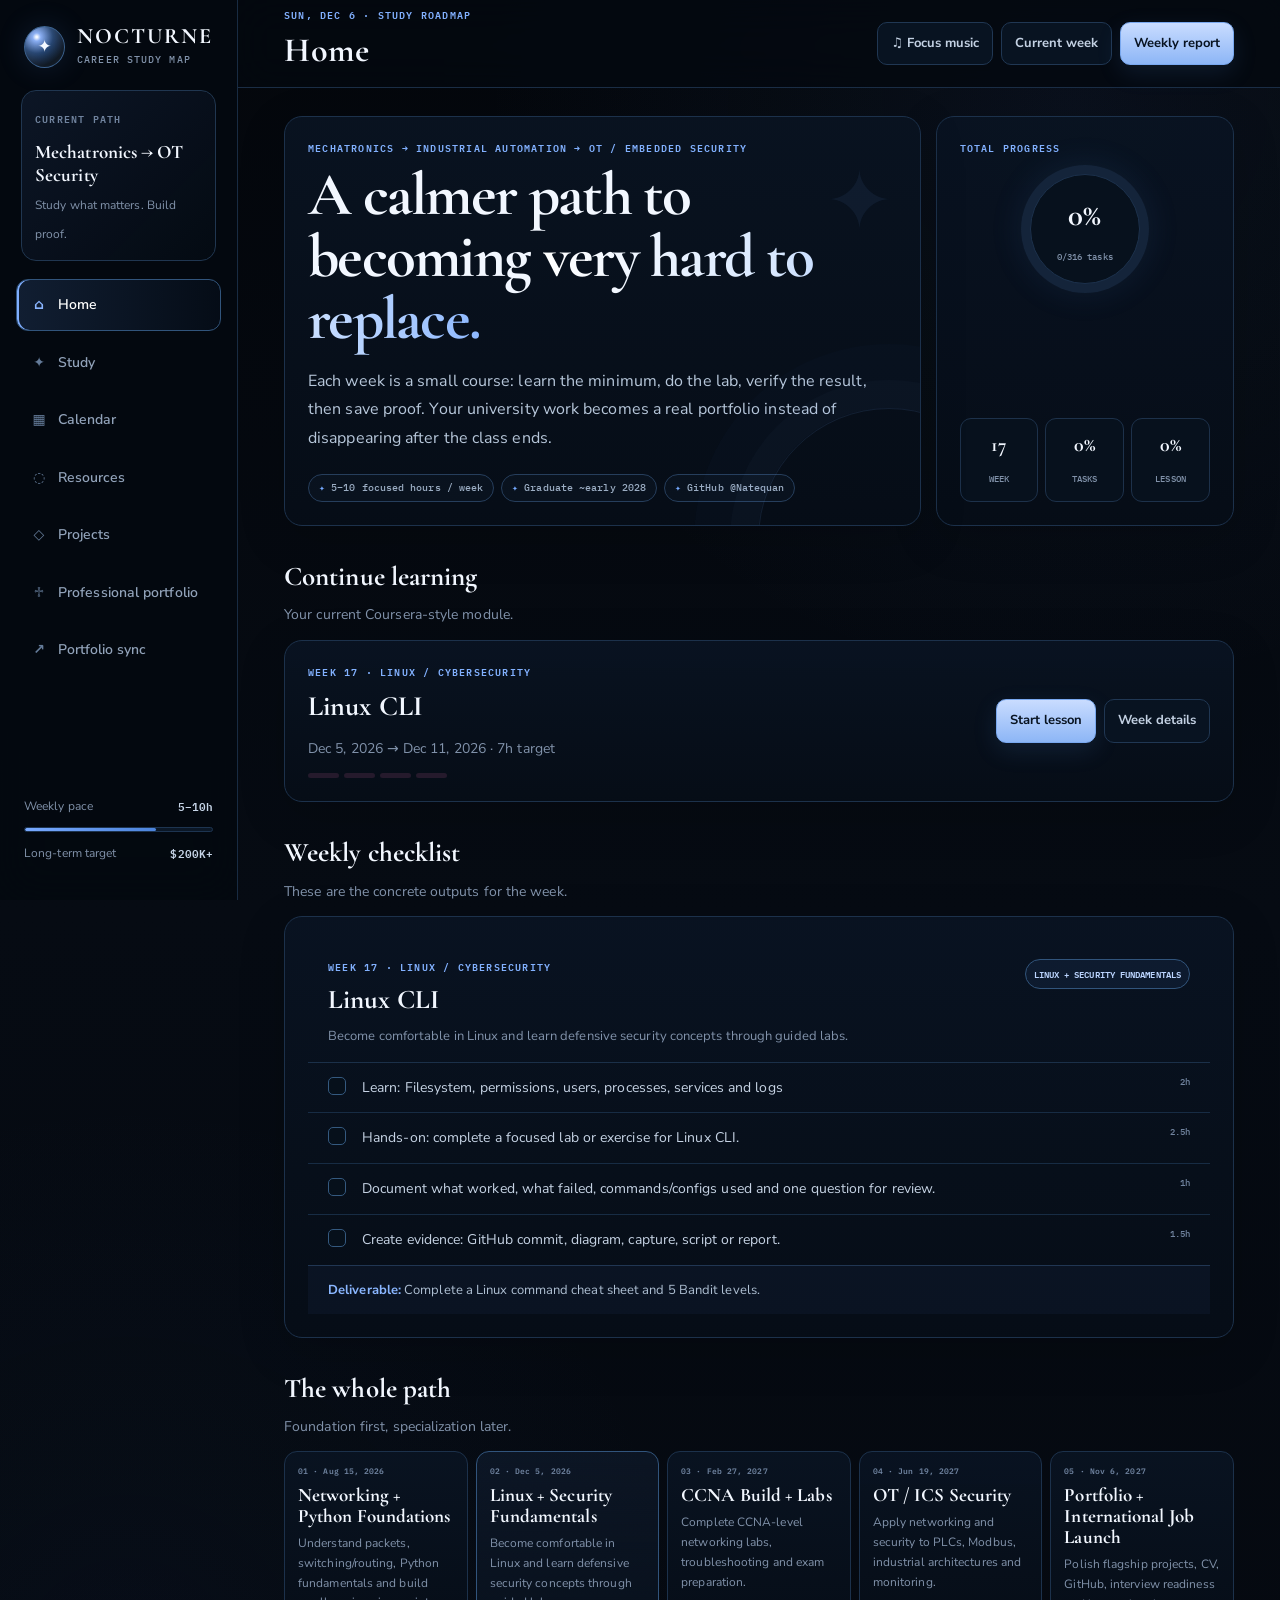
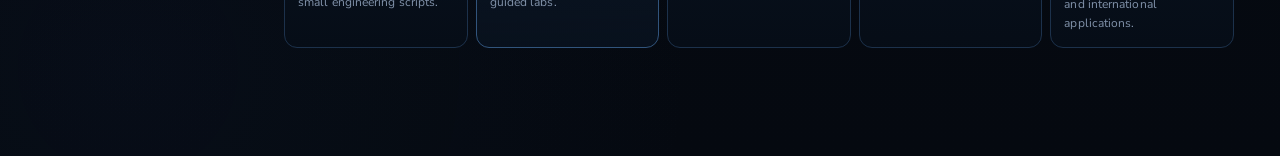
==== index.html @ 6066a093 "Load complete blue Nocturne theme" ====
<!doctype html>
<html lang="en">
<head>
  <meta charset="utf-8" />
  <meta name="viewport" content="width=device-width,initial-scale=1" />
  <meta name="description" content="Interactive mechatronics-to-OT-cybersecurity study roadmap, course guide, and portfolio tracker." />
  <meta name="theme-color" content="#05080f" />
  <meta http-equiv="Cache-Control" content="no-cache, no-store, must-revalidate" />
  <meta http-equiv="Pragma" content="no-cache" />
  <meta http-equiv="Expires" content="0" />
  <script>
    if (location.pathname.endsWith('/ot-cyber-roadmap/')) {
      location.replace('./index.html?v=blue-final-20260816');
    }
  </script>
  <title>Nocturne — Mechatronics → OT Security</title>
  <link rel="preconnect" href="https://fonts.googleapis.com">
  <link rel="preconnect" href="https://fonts.gstatic.com" crossorigin>
  <link href="https://fonts.googleapis.com/css2?family=Cormorant+Garamond:wght@600;700&family=IBM+Plex+Mono:wght@400;500;600&family=Nunito+Sans:wght@500;600;700;800&display=swap" rel="stylesheet">
  <link rel="stylesheet" href="styles.css?v=blue-final-20260816" />
  <link rel="stylesheet" href="readability.css?v=blue-final-20260816" />
  <link rel="stylesheet" href="beginner.css?v=blue-final-20260816" />
  <link rel="stylesheet" href="stable-blue.css?v=blue-final-20260816" />
  <link rel="stylesheet" href="nocturne-blue-final.css?v=blue-final-20260816" />
  <style>
    :root{--cozy:"Nunito Sans",system-ui,sans-serif;--sans:"Nunito Sans",system-ui,sans-serif}
    body,button,input,select,textarea{font-family:var(--cozy)}
  </style>
</head>
<body>
  <div class="ambient ambient-a"></div>
  <div class="ambient ambient-b"></div>
  <div class="app-shell">
    <aside class="sidebar" id="sidebar">
      <div class="brand"><div class="brand-mark">✦</div><div><div class="brand-title">NOCTURNE</div><div class="brand-sub">career study map</div></div></div>
      <div class="current-path"><span class="tiny-label">CURRENT PATH</span><strong>Mechatronics → OT Security</strong><small>Study what matters. Build proof.</small></div>
      <nav class="nav" aria-label="Primary navigation">
        <button class="nav-item active" data-view="dashboard"><span>⌂</span> Home</button>
        <button class="nav-item" data-view="study"><span>✦</span> Study</button>
        <button class="nav-item" data-view="calendar"><span>▦</span> Calendar</button>
        <button class="nav-item" data-view="learn"><span>◌</span> Resources</button>
        <button class="nav-item" data-view="projects"><span>◇</span> Projects</button>
        <a class="nav-item" href="portfolio.html?v=blue-final-20260816"><span>♱</span> Professional portfolio</a>
        <button class="nav-item" data-view="github"><span>↗</span> Portfolio sync</button>
      </nav>
      <div class="sidebar-bottom"><div class="side-stat"><span>Weekly pace</span><strong>5–10h</strong></div><div class="capacity"><span style="width:70%"></span></div><div class="side-stat"><span>Long-term target</span><strong>$200K+</strong></div></div>
    </aside>
    <main class="main">
      <header class="topbar"><button class="mobile-menu" id="mobileMenu" aria-label="Open menu">☰</button><div><div class="eyebrow" id="todayLabel">CAREER ROADMAP</div><h1 id="viewTitle">Home</h1></div><div class="top-actions"><button class="ghost-btn" id="musicToggle">♫ Focus music</button><button class="ghost-btn" id="jumpToday">Current week</button><button class="accent-btn" id="quickReport">Weekly report</button></div></header>
      <section id="dashboard" class="view active"></section><section id="study" class="view"></section><section id="calendar" class="view"></section><section id="learn" class="view"></section><section id="projects" class="view"></section><section id="github" class="view"></section>
    </main>
  </div>
  <aside class="music-dock" id="musicDock" aria-label="Focus music player"><div class="music-head"><div><span class="tiny-label">FOCUS PLAYER</span><strong>Spotify</strong></div><button id="musicClose" class="icon-btn" aria-label="Close music player">×</button></div><p class="music-copy">Paste an <code>open.spotify.com</code> playlist, album, track, show or episode link. It stays saved on this browser.</p><div class="music-form"><input id="spotifyUrl" type="url" placeholder="https://open.spotify.com/playlist/..." autocomplete="off" /><button id="spotifyLoad" class="accent-btn">Load</button></div><div id="spotifyMessage" class="music-message"></div><div id="spotifyEmbed" class="spotify-embed empty-player"><div class="player-placeholder">♫<span>Add your Spotify link to start a focus session.</span></div></div></aside>
  <dialog id="weekDialog" class="modal"><form method="dialog" class="modal-inner"><button class="modal-close" aria-label="Close">×</button><div id="weekDialogContent"></div></form></dialog>
  <dialog id="reportDialog" class="modal wide"><form method="dialog" class="modal-inner"><button class="modal-close" aria-label="Close">×</button><div id="reportDialogContent"></div></form></dialog>
  <div id="toast" class="toast" role="status" aria-live="polite"></div>
  <script src="data/roadmap.js?v=blue-final-20260816"></script><script src="data/community_resources.js?v=blue-final-20260816"></script><script src="app.js?v=blue-final-20260816"></script><script src="motion.js?v=blue-final-20260816"></script><script src="beginner.js?v=blue-final-20260816"></script>
</body>
</html>
---- styles.css ----
:root{
  --bg:#09070d;
  --bg-2:#0d0912;
  --panel:#120e18;
  --panel-2:#18111f;
  --panel-3:#201628;
  --ink:#f6f1f7;
  --soft:#d2c8d6;
  --muted:#918497;
  --border:#34273d;
  --border-bright:#5a4568;
  --violet:#c8a4ff;
  --violet-2:#8d68c9;
  --pink:#f2a8d8;
  --ice:#bce9ff;
  --silver:#d8d3dc;
  --green:#b4efca;
  --amber:#efd69b;
  --danger:#ff9da7;
  --shadow:0 24px 80px rgba(0,0,0,.48);
  --radius:18px;
  --serif:"Cormorant Garamond",Georgia,serif;
  --sans:"Space Grotesk",system-ui,sans-serif;
  --mono:"IBM Plex Mono",ui-monospace,monospace;
}
*{box-sizing:border-box}
html{scroll-behavior:smooth}
body{margin:0;min-height:100vh;background:linear-gradient(180deg,#070509 0%,#0b0710 50%,#08060b 100%);color:var(--ink);font-family:var(--sans);overflow-x:hidden}
body:before{content:"";position:fixed;inset:0;pointer-events:none;opacity:.15;background-image:linear-gradient(rgba(255,255,255,.025) 1px,transparent 1px),linear-gradient(90deg,rgba(255,255,255,.018) 1px,transparent 1px);background-size:32px 32px;mask-image:linear-gradient(to bottom,black,transparent 78%)}
button,input,select,textarea{font:inherit}
button{cursor:pointer}
a{color:inherit;text-decoration:none}
code,.mono{font-family:var(--mono)}
.ambient{position:fixed;pointer-events:none;filter:blur(90px);border-radius:50%;opacity:.18;z-index:-1}.ambient-a{width:430px;height:430px;background:#7c3fc2;top:-180px;right:5vw}.ambient-b{width:360px;height:360px;background:#b94380;bottom:-200px;left:-120px}

.app-shell{display:grid;grid-template-columns:238px minmax(0,1fr);min-height:100vh}
.sidebar{position:sticky;top:0;height:100vh;padding:22px 16px;display:flex;flex-direction:column;border-right:1px solid var(--border);background:rgba(8,6,11,.86);backdrop-filter:blur(22px);z-index:30}
.brand{display:flex;align-items:center;gap:12px;padding:4px 8px 22px}.brand-mark{width:42px;height:42px;display:grid;place-items:center;border:1px solid #6c5279;border-radius:50%;background:radial-gradient(circle at 30% 25%,#e6d9ef 0 2%,#806190 11%,#25162e 45%,#09070d 72%);box-shadow:inset 0 0 18px rgba(255,255,255,.08),0 0 35px rgba(170,111,220,.12);color:#eee5f3;font-size:17px}.brand-title{font-family:var(--serif);font-size:22px;font-weight:700;letter-spacing:.09em;line-height:.9}.brand-sub{font:500 9px/1.5 var(--mono);color:var(--muted);letter-spacing:.11em;margin-top:5px;text-transform:uppercase}
.current-path{margin:0 5px 18px;padding:13px;border:1px solid var(--border);border-radius:15px;background:linear-gradient(135deg,rgba(199,164,255,.08),rgba(242,168,216,.025))}.current-path strong{display:block;font-family:var(--serif);font-size:16px;margin:7px 0 3px}.current-path small{color:var(--muted);font-size:10px;line-height:1.5}
.tiny-label,.eyebrow,.kicker{font:600 9px/1.4 var(--mono);letter-spacing:.12em;text-transform:uppercase}.tiny-label{color:#766b7d}.eyebrow,.kicker{color:var(--pink)}
.nav{display:grid;gap:6px}.nav-item{border:1px solid transparent;background:transparent;color:#a99daf;padding:11px 12px;border-radius:12px;text-align:left;display:flex;align-items:center;gap:10px;font-weight:600;font-size:12px;transition:.18s ease}.nav-item span{width:18px;text-align:center;color:#7e6e85}.nav-item:hover{background:rgba(255,255,255,.035);color:var(--ink)}.nav-item.active{color:#fff;background:linear-gradient(90deg,rgba(200,164,255,.14),rgba(242,168,216,.04));border-color:#413048;box-shadow:inset 2px 0 0 var(--pink)}.nav-item.active span{color:var(--pink)}
.sidebar-bottom{margin-top:auto;padding:16px 8px 4px}.side-stat{display:flex;justify-content:space-between;gap:10px;align-items:center;font-size:10px;color:var(--muted);margin:11px 0}.side-stat strong{color:var(--soft);font:600 10px var(--mono)}.capacity{height:5px;border-radius:99px;background:#1b1322;overflow:hidden;border:1px solid #2c2033}.capacity span{display:block;height:100%;background:linear-gradient(90deg,var(--violet),var(--pink));border-radius:inherit}

.main{min-width:0;padding-bottom:30px}.topbar{height:88px;padding:16px clamp(20px,4vw,46px);display:flex;align-items:center;justify-content:space-between;gap:18px;position:sticky;top:0;z-index:20;background:rgba(9,7,13,.73);backdrop-filter:blur(20px);border-bottom:1px solid rgba(52,39,61,.8)}.topbar h1{font-family:var(--serif);font-size:29px;margin:1px 0 0;letter-spacing:.015em}.top-actions{display:flex;gap:8px}.ghost-btn,.accent-btn,.small-btn,.filter-chip,.icon-btn{border-radius:10px;padding:9px 12px;font-weight:700;font-size:11px;border:1px solid var(--border);transition:.18s ease}.ghost-btn,.small-btn,.icon-btn{background:#100c15;color:var(--soft)}.ghost-btn:hover,.small-btn:hover,.icon-btn:hover{border-color:var(--border-bright);background:#18111f;color:white}.accent-btn{border-color:#b78ee1;background:linear-gradient(180deg,#e5ccff,#c6a2e9);color:#1a1020;box-shadow:0 8px 24px rgba(176,126,220,.12)}.accent-btn:hover{filter:brightness(1.05);transform:translateY(-1px)}.mobile-menu{display:none;border:1px solid var(--border);background:var(--panel);color:var(--ink);border-radius:10px;padding:8px 10px}
.view{display:none;padding:28px clamp(20px,4vw,46px) 78px;max-width:1480px;margin:0 auto}.view.active{display:block}

.card{background:linear-gradient(180deg,rgba(21,15,27,.94),rgba(14,10,18,.95));border:1px solid var(--border);border-radius:var(--radius);padding:20px;box-shadow:0 13px 48px rgba(0,0,0,.16)}.card h2,.card h3,.card h4{margin-top:0}.grid{display:grid;gap:14px}.grid-2{grid-template-columns:repeat(2,minmax(0,1fr))}.grid-3{grid-template-columns:repeat(3,minmax(0,1fr))}.grid-4{grid-template-columns:repeat(4,minmax(0,1fr))}.section-head{display:flex;align-items:end;justify-content:space-between;gap:15px;margin:28px 0 13px}.section-head:first-child{margin-top:0}.section-head h2{font-family:var(--serif);font-size:22px;margin:0}.section-head p{font-size:11px;color:var(--muted);margin:4px 0 0;line-height:1.5}.muted{color:var(--muted)}.soft{color:var(--soft)}

.hero{display:grid;grid-template-columns:minmax(0,1.45fr) minmax(280px,.68fr);gap:15px}.hero-main{min-height:254px;padding:28px;position:relative;overflow:hidden}.hero-main:before{content:"✦";position:absolute;right:25px;top:18px;font-family:var(--serif);font-size:82px;color:rgba(216,189,237,.07)}.hero-main:after{content:"";position:absolute;width:260px;height:260px;border:1px solid rgba(211,174,236,.11);border-radius:50%;right:-100px;bottom:-145px;box-shadow:0 0 0 28px rgba(211,174,236,.025),0 0 0 64px rgba(242,168,216,.018)}.hero h2{font-family:var(--serif);font-size:clamp(34px,5vw,57px);line-height:.98;letter-spacing:-.028em;margin:10px 0 15px;max-width:760px}.hero h2 span{background:linear-gradient(90deg,#fff,#e0c5ff 48%,#f5b9df);-webkit-background-clip:text;background-clip:text;color:transparent}.hero-copy{max-width:720px;color:#c5b9cb;font-size:13px;line-height:1.72}.hero-meta{display:flex;flex-wrap:wrap;gap:7px;margin-top:21px}.pill{display:inline-flex;align-items:center;gap:6px;border:1px solid var(--border);background:rgba(255,255,255,.022);padding:7px 9px;border-radius:999px;font:500 9px/1 var(--mono);color:#aa9caf}.pill:before{content:"✦";font-size:7px;color:var(--pink)}
.hero-side{display:flex;flex-direction:column;justify-content:space-between}.progress-ring{width:128px;height:128px;margin:11px auto 19px;border-radius:50%;display:grid;place-items:center;position:relative;background:conic-gradient(var(--pink) var(--progress,0%),#24182b 0);box-shadow:0 0 35px rgba(242,168,216,.07)}.progress-ring:after{content:"";position:absolute;inset:9px;border-radius:50%;background:#100c15;border:1px solid #2b1d33}.progress-ring .inside{position:relative;z-index:1;text-align:center}.progress-ring strong{display:block;font-family:var(--serif);font-size:31px}.progress-ring span{font:500 8px var(--mono);color:var(--muted)}.stat-row{display:grid;grid-template-columns:repeat(3,1fr);gap:7px}.stat{border:1px solid var(--border);background:#0e0a12;border-radius:11px;padding:10px;text-align:center}.stat strong{display:block;font-family:var(--serif);font-size:20px}.stat span{font:500 8px var(--mono);text-transform:uppercase;color:var(--muted)}

.continue-card{display:grid;grid-template-columns:1fr auto;gap:18px;align-items:center}.continue-card h3{font-family:var(--serif);font-size:24px;margin:5px 0 7px}.continue-card p{color:var(--muted);font-size:11px;line-height:1.55;margin:0}.continue-actions{display:flex;gap:8px;align-items:center}.lesson-dots{display:flex;gap:5px;margin-top:13px}.lesson-dot{width:31px;height:5px;border-radius:99px;background:#251a2c}.lesson-dot.done{background:linear-gradient(90deg,var(--violet),var(--pink))}

.week-card{padding:0;overflow:hidden}.week-top{padding:19px 20px 14px;border-bottom:1px solid var(--border);display:flex;justify-content:space-between;gap:14px}.week-top h3{font-family:var(--serif);font-size:22px;margin:4px 0}.week-top p{margin:0;color:var(--muted);font-size:10px}.phase-badge{font:600 8px var(--mono);text-transform:uppercase;border:1px solid #4e3659;color:#dac6e8;background:rgba(200,164,255,.06);padding:6px 8px;border-radius:999px;height:max-content}.task-list{display:grid}.task{display:grid;grid-template-columns:24px 1fr auto;gap:10px;align-items:start;padding:13px 20px;border-bottom:1px solid rgba(52,39,61,.65)}.task:last-child{border-bottom:0}.task input,.course-check input{appearance:none;width:18px;height:18px;margin:1px 0;border:1px solid #5a4568;border-radius:5px;background:#0d0911;display:grid;place-items:center}.task input:checked,.course-check input:checked{background:linear-gradient(180deg,var(--pink),#c58fe9);border-color:var(--pink)}.task input:checked:after,.course-check input:checked:after{content:"✓";font-size:11px;color:#1c0f20;font-weight:900}.task.done .task-text{text-decoration:line-through;color:#6f6275}.task-text{font-size:11px;line-height:1.55;color:#cfc3d3}.hours{font:500 8px var(--mono);color:#796c80;white-space:nowrap}.deliverable{border-top:1px solid var(--border);background:rgba(200,164,255,.035);padding:13px 20px;font-size:10px;color:#b9acbe}.deliverable strong{color:var(--pink)}

.phase-timeline{display:grid;grid-template-columns:repeat(5,minmax(0,1fr));gap:8px}.phase-mini{border:1px solid var(--border);background:#0e0a13;border-radius:13px;padding:13px;min-height:112px}.phase-mini.active{border-color:#5b4568;background:linear-gradient(180deg,rgba(200,164,255,.07),rgba(18,14,24,.95))}.phase-mini .num{font:600 8px var(--mono);color:#756979}.phase-mini h4{font-family:var(--serif);font-size:16px;line-height:1.1;margin:8px 0 7px}.phase-mini p{font-size:9px;line-height:1.55;color:var(--muted);margin:0}

.study-shell{display:grid;grid-template-columns:minmax(0,1fr) 290px;gap:16px}.study-intro{padding:25px}.study-intro h2{font-family:var(--serif);font-size:33px;margin:7px 0 9px}.study-intro p{font-size:12px;color:var(--muted);line-height:1.65;max-width:760px}.course-list{display:grid;gap:11px;margin-top:15px}.course-step{position:relative;border:1px solid var(--border);background:linear-gradient(180deg,#130e18,#0f0b14);border-radius:16px;overflow:hidden}.course-step.complete{border-color:#624c6e}.course-step-head{display:grid;grid-template-columns:44px 1fr auto;gap:12px;align-items:center;padding:15px 16px}.course-num{width:35px;height:35px;border-radius:50%;display:grid;place-items:center;border:1px solid #5a4568;color:#dbc4e6;font:700 10px var(--mono);background:#0d0911}.course-step.complete .course-num{background:linear-gradient(145deg,#e8c6ff,#eba9d3);color:#1c1020;border-color:transparent}.course-step h3{font-family:var(--serif);font-size:19px;margin:0 0 3px}.course-step-head p{font-size:9px;color:var(--muted);margin:0}.course-step-body{padding:0 16px 16px 72px}.course-step-body h4{font-size:10px;margin:13px 0 6px;color:#d7cadb}.course-step-body ul{padding-left:17px;margin:0}.course-step-body li{font-size:10px;line-height:1.6;color:#aa9eae;margin:3px 0}.course-resource-row{display:flex;flex-wrap:wrap;gap:6px;margin-top:10px}.course-resource{border:1px solid #493651;border-radius:9px;padding:7px 9px;font-size:9px;color:#d8c8df;background:#130e18}.course-resource:hover{border-color:#7a5987;color:#fff}.verify-box{margin-top:12px;padding:12px;border:1px solid #44304b;border-radius:12px;background:rgba(242,168,216,.035)}.verify-box strong{display:block;font:600 9px var(--mono);color:var(--pink);margin-bottom:6px;text-transform:uppercase}.verify-box p{font-size:10px;line-height:1.55;color:#b9acbe;margin:0}.course-check{display:flex;gap:9px;align-items:flex-start;margin-top:10px;font-size:10px;color:#d0c4d4}.course-check input{flex:none}.study-side{display:grid;gap:12px;height:max-content;position:sticky;top:108px}.study-side .card{padding:16px}.study-side h3{font-family:var(--serif);font-size:19px;margin:5px 0 8px}.study-side p{font-size:10px;line-height:1.55;color:var(--muted)}.proof-list{padding-left:16px;margin:8px 0}.proof-list li{font-size:9px;line-height:1.6;color:#a99dac}.course-progress{height:7px;border:1px solid #2e2034;background:#0b080e;border-radius:99px;overflow:hidden;margin:10px 0}.course-progress span{display:block;height:100%;background:linear-gradient(90deg,var(--violet),var(--pink));border-radius:inherit}

.calendar-toolbar{display:flex;align-items:center;justify-content:space-between;gap:12px;margin-bottom:13px}.calendar-toolbar h2{font-family:var(--serif);font-size:25px;margin:0}.calendar-nav{display:flex;gap:7px}.calendar-grid{display:grid;grid-template-columns:repeat(7,minmax(0,1fr));border-top:1px solid var(--border);border-left:1px solid var(--border);border-radius:15px;overflow:hidden}.weekday{font:600 8px var(--mono);letter-spacing:.1em;color:#827486;padding:10px;background:#0f0b14;border-right:1px solid var(--border);border-bottom:1px solid var(--border);text-transform:uppercase}.cal-day{min-height:111px;padding:9px;border-right:1px solid var(--border);border-bottom:1px solid var(--border);background:rgba(15,11,20,.76);transition:.15s}.cal-day:hover{background:#17101d}.cal-day.outside{opacity:.28}.cal-day.today{box-shadow:inset 0 0 0 1px #c89ee5}.day-num{font:600 10px var(--mono);color:#c9bdce}.cal-event{margin-top:8px;border-left:2px solid var(--pink);padding:6px 7px;background:rgba(242,168,216,.06);border-radius:4px 8px 8px 4px;font-size:9px;line-height:1.35;color:#d8ccd9;cursor:pointer}.cal-event span{display:block;color:#827686;font:500 8px var(--mono);margin-top:3px}

.filters{display:flex;flex-wrap:wrap;gap:7px;margin-bottom:13px}.filter-chip{background:#100c15;color:#9f92a5}.filter-chip.active{background:rgba(200,164,255,.09);border-color:#5d4568;color:#e0cbed}.search{width:min(380px,100%);background:#100c15;border:1px solid var(--border);color:var(--ink);padding:10px 12px;border-radius:10px;outline:none}.search:focus{border-color:#6b4e77}.resource-grid{display:grid;grid-template-columns:repeat(3,minmax(0,1fr));gap:12px}.resource{display:flex;flex-direction:column;min-height:226px}.resource-top{display:flex;justify-content:space-between;gap:10px}.resource h3{font-family:var(--serif);font-size:18px;line-height:1.15;margin:10px 0 7px}.resource p{font-size:10px;color:var(--muted);line-height:1.6;margin:0}.tag{font:500 8px var(--mono);border:1px solid var(--border);color:#a99dae;padding:5px 6px;border-radius:999px}.resource-actions{margin-top:auto;padding-top:14px;display:flex;gap:7px}

.project-grid{display:grid;grid-template-columns:repeat(2,minmax(0,1fr));gap:13px}.project-card h3{font-family:var(--serif);font-size:22px;margin:6px 0}.status-line{display:flex;justify-content:space-between;align-items:center;gap:12px}.status{font:500 8px var(--mono);color:var(--amber)}.project-card p{font-size:10px;color:var(--muted);line-height:1.6}.project-columns{display:grid;grid-template-columns:1fr 1fr;gap:11px;margin-top:13px}.mini-list{background:#0d0911;border:1px solid var(--border);border-radius:11px;padding:11px}.mini-list h4{font:600 9px var(--mono);text-transform:uppercase;letter-spacing:.07em;color:#c8bacd;margin:0 0 7px}.mini-list ul{padding-left:15px;margin:0}.mini-list li{font-size:9px;color:#918496;line-height:1.55;margin:3px 0}

.github-layout{display:grid;grid-template-columns:minmax(0,1.1fr) minmax(300px,.7fr);gap:15px}.sync-steps{counter-reset:sync}.sync-step{position:relative;padding:12px 12px 12px 45px;border:1px solid var(--border);border-radius:11px;background:#0f0b14;margin:8px 0;font-size:10px;line-height:1.55;color:#c6b9ca}.sync-step:before{counter-increment:sync;content:counter(sync);position:absolute;left:11px;top:11px;width:22px;height:22px;border-radius:50%;border:1px solid #5a4568;color:#d8bee5;display:grid;place-items:center;font:700 9px var(--mono)}.structure{font:500 10px/1.8 var(--mono);color:#b5a9ba;background:#0b080e;border:1px solid var(--border);border-radius:11px;padding:12px;white-space:pre-wrap}

.field{display:grid;gap:5px}.field label{font:600 8px var(--mono);color:#897c8e;text-transform:uppercase;letter-spacing:.08em}.field input,.field textarea{background:#0d0911;border:1px solid var(--border);border-radius:9px;color:var(--ink);padding:9px 10px;outline:none}.field textarea{min-height:105px;resize:vertical}.field input:focus,.field textarea:focus{border-color:#654872}

.music-dock{position:fixed;right:20px;bottom:20px;z-index:60;width:min(390px,calc(100vw - 32px));padding:15px;border:1px solid #56405f;border-radius:17px;background:rgba(15,10,19,.96);box-shadow:var(--shadow);backdrop-filter:blur(22px);transform:translateY(calc(100% + 35px));opacity:0;pointer-events:none;transition:.24s ease}.music-dock.open{transform:none;opacity:1;pointer-events:auto}.music-head{display:flex;justify-content:space-between;align-items:center;gap:10px}.music-head strong{display:block;font-family:var(--serif);font-size:21px;margin-top:2px}.icon-btn{padding:6px 9px;border-radius:50%}.music-copy{font-size:9px;line-height:1.55;color:var(--muted);margin:9px 0}.music-form{display:grid;grid-template-columns:1fr auto;gap:7px}.music-form input{min-width:0;background:#0a0710;border:1px solid var(--border);color:var(--ink);border-radius:9px;padding:9px 10px;font-size:10px;outline:none}.music-message{min-height:16px;margin:5px 1px;color:var(--danger);font-size:8px}.spotify-embed{border-radius:12px;overflow:hidden;min-height:82px}.spotify-embed iframe{display:block;width:100%;border:0;border-radius:12px}.empty-player{border:1px dashed #47354f;background:#0b080e}.player-placeholder{min-height:82px;display:flex;align-items:center;justify-content:center;gap:10px;color:#756a79}.player-placeholder>span{font-size:9px;max-width:220px;line-height:1.4}

.modal{border:1px solid #503a59;border-radius:18px;padding:0;background:#110d16;color:var(--ink);width:min(760px,92vw);box-shadow:var(--shadow)}.modal.wide{width:min(900px,94vw)}.modal::backdrop{background:rgba(3,2,5,.82);backdrop-filter:blur(7px)}.modal-inner{padding:24px;position:relative}.modal-close{position:absolute;right:13px;top:11px;background:transparent;border:0;color:#887a8d;font-size:25px}.modal h2{font-family:var(--serif);font-size:28px;margin:5px 0 7px}.modal .task{padding-left:0;padding-right:0}.report-preview{white-space:pre-wrap;background:#0a0710;border:1px solid var(--border);border-radius:11px;padding:13px;font:500 9px/1.7 var(--mono);color:#c3b7c7;max-height:420px;overflow:auto}.modal-actions{display:flex;gap:8px;flex-wrap:wrap;margin-top:13px}.toast{position:fixed;right:22px;bottom:22px;background:#1a1220;border:1px solid #584061;color:#f7eff9;border-radius:10px;padding:9px 12px;font-size:10px;opacity:0;transform:translateY(10px);pointer-events:none;transition:.2s;z-index:100}.toast.show{opacity:1;transform:none}.empty{padding:40px;text-align:center;color:var(--muted);border:1px dashed var(--border);border-radius:14px}.note{border-left:2px solid var(--amber);background:rgba(239,214,155,.045);padding:10px 11px;border-radius:0 9px 9px 0;color:#b9a988;font-size:9px;line-height:1.55}

@media(max-width:1120px){.resource-grid{grid-template-columns:repeat(2,minmax(0,1fr))}.phase-timeline{grid-template-columns:repeat(3,minmax(0,1fr))}.hero{grid-template-columns:1fr}.study-shell{grid-template-columns:1fr}.study-side{position:static;grid-template-columns:repeat(2,minmax(0,1fr))}.github-layout{grid-template-columns:1fr}}
@media(max-width:820px){.app-shell{grid-template-columns:1fr}.sidebar{position:fixed;left:-260px;width:238px;transition:.2s}.sidebar.open{left:0;box-shadow:var(--shadow)}.mobile-menu{display:block}.topbar{padding:14px 16px;height:82px}.topbar h1{font-size:25px}.top-actions .ghost-btn:nth-of-type(2){display:none}.view{padding:21px 15px 70px}.grid-2,.grid-3,.resource-grid,.project-grid{grid-template-columns:1fr}.phase-timeline{grid-template-columns:repeat(2,minmax(0,1fr))}.calendar-grid{overflow:auto}.cal-day,.weekday{min-width:112px}.project-columns{grid-template-columns:1fr}.course-step-body{padding-left:16px}.course-step-head{grid-template-columns:42px 1fr}.course-step-head>.phase-badge{display:none}.study-side{grid-template-columns:1fr}}
@media(max-width:560px){.top-actions .ghost-btn{display:none}.top-actions .accent-btn{padding:8px 9px}.hero-main{padding:21px}.phase-timeline{grid-template-columns:1fr}.stat-row{grid-template-columns:repeat(3,1fr)}.continue-card{grid-template-columns:1fr}.continue-actions{justify-content:flex-start}.calendar-toolbar{align-items:flex-start;flex-direction:column}.music-dock{right:16px;bottom:16px}.music-form{grid-template-columns:1fr}.course-step-head{padding:13px}.course-step-body{padding:0 13px 13px}.resource-grid{grid-template-columns:1fr}}
---- readability.css ----
:root{
  --cozy:"Nunito","Space Grotesk",system-ui,sans-serif;
}

/* Cozy reading pass — larger type, softer rhythm, same Nocturne mood */
body{
  font-family:var(--cozy);
  font-size:17px;
  line-height:1.68;
  letter-spacing:.005em;
}

button,input,select,textarea{font-family:var(--cozy)}
code,.mono{font-family:var(--mono)}

.nav-item{font-size:14px;padding:13px 13px}
.brand-sub{font-size:10px}
.current-path strong{font-size:19px;line-height:1.25}
.current-path small{font-size:12px;line-height:1.55}
.tiny-label,.eyebrow,.kicker{font-size:10px}
.side-stat{font-size:12px}
.side-stat strong{font-size:11px}

.topbar h1{font-size:34px}
.ghost-btn,.accent-btn,.small-btn,.filter-chip,.icon-btn{font-size:13px;padding:10px 13px}

.card{padding:23px}
.section-head h2{font-size:27px}
.section-head p{font-size:14px;line-height:1.65}
.muted,.soft{line-height:1.65}

.hero h2{font-size:clamp(40px,5vw,61px);line-height:1.02}
.hero-copy{font-size:16px;line-height:1.8}
.pill{font-size:10px;padding:8px 10px}
.progress-ring span{font-size:9px}
.stat span{font-size:9px}

.continue-card h3{font-size:28px}
.continue-card p{font-size:14px;line-height:1.7}
.week-top h3{font-size:27px}
.week-top p{font-size:13px;line-height:1.65}
.phase-badge{font-size:9px}
.task-text{font-size:14px;line-height:1.7}
.hours{font-size:9px}
.deliverable{font-size:13px;line-height:1.7}
.phase-mini h4{font-size:19px}
.phase-mini p{font-size:12px;line-height:1.65}

.study-intro h2{font-size:39px}
.study-intro p{font-size:15px;line-height:1.75}
.study-shell{grid-template-columns:minmax(0,1fr) 360px;gap:20px}
.course-step-head{padding:17px 18px}
.course-step h3{font-size:23px;line-height:1.2}
.course-step-head p{font-size:12px;line-height:1.55}
.course-step-body{padding:0 18px 20px 74px}
.course-step-body h4{font-size:13px;line-height:1.45;margin-top:16px}
.course-step-body li{font-size:14px;line-height:1.72}
.course-resource{font-size:12px;line-height:1.4;padding:9px 11px}
.verify-box strong{font-size:11px}
.verify-box p{font-size:15px;line-height:1.7}
.course-check{font-size:14px;line-height:1.65}
.pass-box,.proof-box{font-size:15px;line-height:1.7}

/* The right-hand Study cards were still much too small. */
.study-side{gap:16px}
.study-side .card{padding:22px}
.study-side .kicker{font-size:11px;letter-spacing:.11em}
.study-side h3{font-size:27px;line-height:1.12;margin:8px 0 13px}
.study-side p{font-size:17px;line-height:1.72;color:var(--soft)}
.proof-list{padding-left:22px;margin:12px 0 4px}
.proof-list li{font-size:16px;line-height:1.75;color:#d2c6d6;margin:9px 0}
.study-side .small-btn{font-size:14px;padding:11px 14px;margin-top:4px}

.calendar-toolbar h2{font-size:27px}
.weekday{font-size:10px}
.day-num{font-size:12px}
.cal-event{font-size:11px;line-height:1.45}
.cal-event span{font-size:9px}

.search{font-size:15px;padding:12px 14px}
.resource h3{font-size:19px;line-height:1.4}
.resource p{font-size:14px;line-height:1.7}
.tag{font-size:9px}
.project-card h3{font-size:22px}
.project-card p{font-size:14px;line-height:1.7}
.mini-list h4{font-size:11px}
.mini-list li{font-size:12px;line-height:1.65}
.status{font-size:10px}

.field label{font-size:10px}
.field input,.field textarea{font-size:15px;line-height:1.65}
.sync-step{font-size:13px;line-height:1.7}
.structure,.report-preview{font-size:12px;line-height:1.8}
.note{font-size:12px;line-height:1.7}
.music-copy,.music-message{font-size:13px;line-height:1.6}

.modal h2{font-size:29px}
.modal .muted{font-size:14px}

/* Motion pass — subtle, responsive, and not gamey. */
@keyframes viewIn{
  from{opacity:0;transform:translateY(10px) scale(.995)}
  to{opacity:1;transform:none}
}
@keyframes tapPulse{
  0%{transform:scale(1)}
  45%{transform:scale(.955)}
  75%{transform:scale(1.025)}
  100%{transform:scale(1)}
}
@keyframes checkPop{
  0%{transform:scale(.72) rotate(-8deg)}
  65%{transform:scale(1.15) rotate(2deg)}
  100%{transform:scale(1) rotate(0)}
}
@keyframes verifiedGlow{
  0%{box-shadow:0 0 0 rgba(242,168,216,0);transform:translateY(2px)}
  55%{box-shadow:0 0 34px rgba(200,164,255,.18);transform:translateY(-2px)}
  100%{box-shadow:0 13px 48px rgba(0,0,0,.16);transform:none}
}
@keyframes softFloat{
  0%,100%{transform:translate3d(0,0,0)}
  50%{transform:translate3d(0,-8px,0)}
}
@keyframes dockIn{
  from{opacity:0;transform:translateY(18px) scale(.97)}
  to{opacity:1;transform:none}
}

.view.active{animation:viewIn .38s cubic-bezier(.2,.75,.25,1)}
.ambient-a{animation:softFloat 8s ease-in-out infinite}
.ambient-b{animation:softFloat 10s ease-in-out infinite reverse}
.brand-mark{animation:softFloat 5.5s ease-in-out infinite}

button,.accent-btn,.small-btn,.ghost-btn,.filter-chip,.nav-item,.course-resource,.cal-event,.card,.course-step{
  transition:transform .2s cubic-bezier(.2,.75,.25,1),border-color .2s ease,background-color .2s ease,box-shadow .24s ease,filter .2s ease,opacity .2s ease;
}
button:hover,.accent-btn:hover,.small-btn:hover,.ghost-btn:hover,.filter-chip:hover,.course-resource:hover{
  transform:translateY(-2px);
}
button:active,.accent-btn:active,.small-btn:active,.ghost-btn:active,.filter-chip:active,.nav-item:active,.course-resource:active,.cal-event:active{
  transform:translateY(1px) scale(.965);
}
.card:hover{border-color:#493653;box-shadow:0 18px 55px rgba(0,0,0,.22)}
.course-step:hover{border-color:#51395c;transform:translateY(-2px)}
.nav-item:hover{transform:translateX(3px)}
.cal-event:hover{transform:translateY(-1px) translateX(2px);box-shadow:0 7px 18px rgba(0,0,0,.18)}
.is-tapped{animation:tapPulse .34s cubic-bezier(.2,.8,.25,1)!important}
.task input:checked,.course-check input:checked{animation:checkPop .32s cubic-bezier(.2,.8,.25,1)}
.course-step.complete{animation:verifiedGlow .5s cubic-bezier(.2,.8,.25,1)}
.music-dock.open{animation:dockIn .36s cubic-bezier(.2,.8,.25,1)}
.course-progress span,.capacity span{transition:width .6s cubic-bezier(.2,.75,.25,1)}
.lesson-dot{transition:transform .25s ease,background .25s ease,box-shadow .25s ease}
.lesson-dot.done{transform:scaleY(1.25);box-shadow:0 0 12px rgba(242,168,216,.18)}

@media(max-width:1100px){
  .study-shell{grid-template-columns:1fr}
  .study-side{position:static;grid-template-columns:repeat(2,minmax(0,1fr))}
}

@media(max-width:820px){
  body{font-size:16px}
  .topbar h1{font-size:29px}
  .section-head h2{font-size:24px}
  .hero h2{font-size:clamp(34px,9vw,47px)}
  .study-intro h2{font-size:32px}
  .course-step h3{font-size:21px}
  .course-step-body{padding:0 16px 18px 16px}
  .task-text,.course-step-body li{font-size:14px}
  .study-side{grid-template-columns:1fr}
  .study-side h3{font-size:25px}
  .study-side p{font-size:16px}
  .proof-list li{font-size:15.5px}
}

@media(prefers-reduced-motion:reduce){
  *,*::before,*::after{animation-duration:.001ms!important;animation-iteration-count:1!important;transition-duration:.001ms!important;scroll-behavior:auto!important}
}
---- beginner.css ----
.beginner-mode-note{margin-top:18px;padding:14px 16px;border:1px solid #5b4568;border-radius:14px;background:linear-gradient(135deg,rgba(200,164,255,.09),rgba(242,168,216,.04));display:flex;gap:8px;flex-wrap:wrap;align-items:center;font-size:15px;line-height:1.6}.beginner-mode-note strong{color:#f2c9e4}.beginner-mode-note span{color:var(--soft)}
.beginner-walkthrough{margin:0 0 18px;padding:18px;border:1px solid #4c3856;border-radius:15px;background:linear-gradient(180deg,rgba(31,22,39,.96),rgba(18,13,24,.96));box-shadow:inset 0 1px 0 rgba(255,255,255,.025)}
.beginner-title-row{display:flex;align-items:flex-start;justify-content:space-between;gap:14px;margin-bottom:8px}.beginner-title-row h4{font-family:var(--serif);font-size:26px!important;margin:4px 0 0!important;line-height:1.15!important;color:var(--ink)!important}.beginner-label{font:700 10px/1.4 var(--mono);letter-spacing:.1em;text-transform:uppercase;color:var(--pink)}.beginner-badge{font:700 9px/1 var(--mono);padding:7px 9px;border:1px solid #765686;border-radius:999px;color:#e8d6f0;background:rgba(200,164,255,.08);white-space:nowrap}.beginner-intro{font-size:16px!important;line-height:1.75!important;color:#d1c5d5!important;margin:0 0 14px!important}
.beginner-group{border:1px solid #3c2b45;border-radius:13px;background:#100c15;margin:9px 0;overflow:hidden}.beginner-group summary{list-style:none;display:flex;align-items:center;justify-content:space-between;gap:12px;padding:14px 15px;cursor:pointer;font-weight:800;font-size:15px;color:#e4d9e7;user-select:none}.beginner-group summary::-webkit-details-marker{display:none}.beginner-group[open] summary{border-bottom:1px solid #36273f;background:rgba(200,164,255,.035)}.beginner-chevron{font-size:18px;color:var(--pink);transition:transform .2s ease}.beginner-group[open] .beginner-chevron{transform:rotate(180deg)}.beginner-group-body{padding:14px 16px 16px;animation:viewIn .28s cubic-bezier(.2,.75,.25,1)}.beginner-group-body ol{margin:0;padding-left:24px}.beginner-group-body li{font-size:16px!important;line-height:1.78!important;color:#ddd2e0!important;margin:9px 0!important}.beginner-group-body li::marker{color:#d9a9dc;font-weight:800}
.beginner-expect,.beginner-stuck{margin-top:14px;padding:13px 14px;border-radius:11px}.beginner-expect{border:1px solid rgba(180,239,202,.28);background:rgba(180,239,202,.045)}.beginner-stuck{border:1px solid rgba(239,214,155,.24);background:rgba(239,214,155,.04)}.beginner-expect strong,.beginner-stuck strong{display:block;font-size:14px;color:#d9f2e1;margin-bottom:4px}.beginner-stuck strong{color:#f1dda9}.beginner-expect p,.beginner-stuck p{margin:0!important;font-size:15px!important;line-height:1.7!important;color:#d4cad7!important}
.beginner-links{display:flex;flex-wrap:wrap;gap:8px;margin-top:14px}.beginner-links .beginner-label{width:100%;margin-bottom:2px}.beginner-link{display:inline-flex;align-items:center;padding:10px 12px;border:1px solid #574061;border-radius:10px;background:#17101d;color:#e5d8ea;font-size:14px;font-weight:700;line-height:1.35;transition:transform .18s ease,border-color .18s ease,background .18s ease,box-shadow .18s ease}.beginner-link:hover{transform:translateY(-2px);border-color:#8a63a0;background:#21152a;box-shadow:0 8px 22px rgba(0,0,0,.2)}.beginner-link:active{transform:translateY(1px) scale(.97)}
.beginner-code-wrap{margin-top:14px}.beginner-code{margin:7px 0 0;padding:14px 15px;border:1px solid #3b2a45;border-radius:11px;background:#09070d;overflow:auto}.beginner-code code{font-size:14px;line-height:1.65;color:#eadff0}
@media(max-width:820px){.beginner-walkthrough{padding:14px}.beginner-title-row h4{font-size:23px!important}.beginner-intro,.beginner-group-body li{font-size:15.5px!important}.beginner-group summary{font-size:14.5px}.beginner-expect p,.beginner-stuck p{font-size:15px!important}.beginner-link{font-size:13.5px}.beginner-badge{display:none}}
---- stable-blue.css ----
:root{
  --bg:#05080f;
  --bg-2:#07101a;
  --panel:#0a1220;
  --panel-2:#0d1727;
  --panel-3:#122039;
  --ink:#eef5ff;
  --soft:#cbd8ea;
  --muted:#8798b0;
  --border:#1d2d48;
  --border-bright:#45699e;
  --violet:#8fb7ff;
  --violet-2:#567fce;
  --pink:#70a8ff;
  --ice:#c8e7ff;
  --silver:#dce7f5;
}

/* Stable midnight-blue Nocturne. No continuous animation loops. */
html{background:#05080f}
body{
  background:
    radial-gradient(circle at 82% 8%,rgba(75,116,190,.13),transparent 31%),
    radial-gradient(circle at 12% 90%,rgba(37,83,150,.11),transparent 30%),
    linear-gradient(180deg,#04070c 0%,#060b14 52%,#05080f 100%);
  color:var(--ink);
  overflow-x:hidden;
  overflow-y:auto;
}
body:before{opacity:.11;background-image:linear-gradient(rgba(155,190,240,.025) 1px,transparent 1px),linear-gradient(90deg,rgba(155,190,240,.018) 1px,transparent 1px)}

.ambient-a{background:#244f96;opacity:.13}
.ambient-b{background:#163c75;opacity:.11}

.sidebar{border-color:var(--border);background:rgba(4,8,15,.91)}
.brand-mark{
  border-color:#3b5d91;
  background:radial-gradient(circle at 30% 25%,#f5fbff 0 2%,#89adf0 10%,#1d3158 43%,#060a12 74%);
  box-shadow:inset 0 0 18px rgba(255,255,255,.09),0 0 26px rgba(68,113,196,.16);
}
.current-path{border-color:var(--border);background:linear-gradient(135deg,rgba(91,139,224,.10),rgba(24,57,108,.055))}
.tiny-label{color:#667891}
.eyebrow,.kicker{color:#8fb7ff}

.nav-item{color:#9aaac0}
.nav-item span{color:#70829c}
.nav-item:hover{background:rgba(101,147,220,.055);color:#eef5ff}
.nav-item.active{
  color:#fff;
  background:linear-gradient(90deg,rgba(100,151,236,.17),rgba(37,74,132,.07));
  border-color:#304968;
  box-shadow:inset 2px 0 0 #8fb7ff;
}
.nav-item.active span{color:#9fc0ff}
.capacity{background:#0a1423;border-color:#1c2d47}
.capacity span,.lesson-dot.done{background:linear-gradient(90deg,#79a7ff,#4d79c8)}

.topbar{background:rgba(4,8,15,.81);border-color:rgba(29,45,72,.88)}
.ghost-btn,.small-btn,.icon-btn{background:#09121f;color:#c4d2e5;border-color:#233753}
.ghost-btn:hover,.small-btn:hover,.icon-btn:hover{border-color:#45699e;background:#0d1a2c;color:#fff}
.accent-btn{border-color:#86adf4;background:linear-gradient(180deg,#c7dbff,#89aff4);color:#0a1425;box-shadow:0 8px 24px rgba(55,105,190,.16)}
.mobile-menu{background:#0a1220;border-color:#263a59}

.card,.course-step{background:linear-gradient(180deg,rgba(10,19,33,.96),rgba(6,12,22,.97));border-color:var(--border)}
.hero-main:before{color:rgba(136,178,245,.055)}
.hero-main:after{border-color:rgba(114,158,230,.13);box-shadow:0 0 0 28px rgba(85,133,211,.03),0 0 0 64px rgba(73,115,182,.02)}
.hero h2 span{background:linear-gradient(90deg,#fff,#cfe1ff 50%,#8eb7ff);-webkit-background-clip:text;background-clip:text;color:transparent}
.hero-copy{color:#b5c5da}
.pill{border-color:#263b59;background:rgba(99,144,214,.035);color:#aebed2}
.pill:before{color:#86b0ff}
.progress-ring{background:conic-gradient(#83adff var(--progress,0%),#101d30 0);box-shadow:0 0 34px rgba(77,124,204,.12)}
.progress-ring:after{background:#08111d;border-color:#1d304b}
.stat{background:#07101b;border-color:#1e304a}

.phase-badge{border-color:#2d486d;color:#c4d7f5;background:rgba(86,130,203,.08)}
.task{border-color:rgba(29,45,72,.72)}
.task input,.course-check input{border-color:#3e5c87;background:#07101a}
.task input:checked,.course-check input:checked{background:linear-gradient(180deg,#9fc0ff,#5f8fe0);border-color:#8fb7ff}
.task input:checked:after,.course-check input:checked:after{color:#06101f}
.deliverable{background:rgba(72,117,190,.055);border-color:#213653}
.deliverable strong,.course-resource,.case-link{color:#8fb7ff}

.phase-mini{background:#07101b;border-color:#1d2d48}
.phase-mini.active{border-color:#3d5d8d;background:linear-gradient(180deg,rgba(84,132,210,.10),rgba(8,16,28,.96))}
.course-num{border-color:#35537e;color:#c7daf8;background:#07101a}
.course-step.complete{border-color:#3e6091}
.course-step.complete .course-num{background:linear-gradient(145deg,#cfe1ff,#77a3ee);color:#071322}
.course-resource{border-color:#2b466b;background:#081526}

.music-dock{background:#07101b;border-color:#2b4366;box-shadow:0 30px 80px rgba(0,0,0,.52)}
.music-form input{background:#050b13;border-color:#233a5b;color:#eaf3ff}

/* Keep interaction feedback lightweight and GPU-friendly. */
.ambient-a,.ambient-b,.brand-mark,.view.active,.course-step.complete,.music-dock.open{animation:none!important}
button,.nav-item,.card,.course-step,.course-resource,.cal-event{will-change:auto!important}
---- nocturne-blue-final.css ----
:root{
  --bg:#05080e;
  --bg-2:#070d16;
  --panel:#091321;
  --panel-2:#0c1828;
  --panel-3:#102033;
  --ink:#f2f7ff;
  --soft:#c7d5e8;
  --muted:#8192aa;
  --border:#1b3049;
  --border-bright:#355b84;
  --violet:#78a9ff;
  --violet-2:#4776bd;
  --pink:#5f9fff;
  --ice:#cbe5ff;
  --silver:#d8e4f2;
}

body{
  background:
    radial-gradient(circle at 84% 6%,rgba(65,111,184,.09),transparent 30%),
    radial-gradient(circle at 10% 95%,rgba(31,70,125,.07),transparent 28%),
    linear-gradient(180deg,#04070c 0%,#060b13 52%,#050910 100%)!important;
  color:var(--ink);
}
body:before{background-image:linear-gradient(rgba(156,193,255,.018) 1px,transparent 1px),linear-gradient(90deg,rgba(156,193,255,.014) 1px,transparent 1px)!important}
.ambient-a{background:#315e9f!important;opacity:.10!important}.ambient-b{background:#173d72!important;opacity:.09!important}
.sidebar{background:rgba(4,9,16,.91)!important;border-right-color:#182b42!important}.topbar{background:rgba(4,9,16,.84)!important;border-bottom-color:#1a2d45!important}
.brand-mark{border-color:#3d6390!important;background:radial-gradient(circle at 30% 25%,#f5f9ff 0 2%,#88adf3 10%,#24436f 40%,#07101c 72%)!important;box-shadow:inset 0 0 18px rgba(255,255,255,.09),0 0 30px rgba(91,148,238,.15)!important;color:#f5f9ff!important}
.current-path{border-color:#203650!important;background:linear-gradient(135deg,rgba(88,145,231,.10),rgba(22,55,101,.045))!important}
.tiny-label{color:#70839e!important}.eyebrow,.kicker{color:#82b1ff!important}
.nav-item{color:#91a2b9!important}.nav-item span{color:#647b99!important}.nav-item:hover{background:rgba(94,148,231,.06)!important;color:#eef5ff!important}.nav-item.active{background:linear-gradient(90deg,rgba(89,145,231,.16),rgba(31,69,122,.07))!important;border-color:#31547b!important;box-shadow:inset 2px 0 0 #7faeff!important;color:#fff!important}.nav-item.active span{color:#8ab5ff!important}
.capacity{background:#0b1726!important;border-color:#1d3450!important}.capacity span,.course-progress span,.lesson-dot.done{background:linear-gradient(90deg,#78a9ff,#4c84dc)!important}

.card,.week-card,.phase-mini,.course-step,.resource,.project-card{background:linear-gradient(180deg,rgba(9,19,33,.97),rgba(6,13,23,.98))!important;border-color:#1c314b!important}.card:hover,.course-step:hover{border-color:#355d8a!important}.hero-main:before{color:rgba(120,169,255,.07)!important}.hero-main:after{border-color:rgba(120,169,255,.11)!important;box-shadow:0 0 0 28px rgba(120,169,255,.024),0 0 0 64px rgba(70,126,214,.017)!important}.hero h2 span{background:linear-gradient(90deg,#fff,#d8e8ff 52%,#8eb9ff)!important;-webkit-background-clip:text!important;background-clip:text!important;color:transparent!important}.hero-copy{color:#b7c7da!important}.pill{border-color:#263e5c!important;color:#9caec4!important;background:rgba(84,138,219,.035)!important}.pill:before{color:#75a9ff!important}
.progress-ring{background:conic-gradient(#72a6ff var(--progress,0%),#14243a 0)!important;box-shadow:0 0 34px rgba(82,139,228,.10)!important}.progress-ring:after{background:#07111d!important;border-color:#1c314c!important}.stat{background:#07111d!important;border-color:#1d314a!important}
.ghost-btn,.small-btn,.icon-btn,.filter-chip{background:#081321!important;border-color:#203753!important;color:#c3d1e3!important}.ghost-btn:hover,.small-btn:hover,.icon-btn:hover,.filter-chip:hover{background:#0d1d30!important;border-color:#3b648f!important}.accent-btn{background:linear-gradient(180deg,#c9dcff,#8db6f6)!important;border-color:#79a8ef!important;color:#081321!important;box-shadow:0 8px 24px rgba(78,132,215,.14)!important}
.phase-badge{border-color:#31547b!important;color:#bcd5ff!important;background:rgba(79,132,214,.08)!important}.task{border-bottom-color:#172c44!important}.task input,.course-check input{border-color:#34597f!important;background:#06101b!important}.task input:checked,.course-check input:checked{background:linear-gradient(180deg,#9bc2ff,#5d97eb)!important;border-color:#80adf5!important}.task input:checked:after,.course-check input:checked:after{color:#06101b!important}.task-text{color:#c6d3e4!important}.hours{color:#71849f!important}.deliverable{background:rgba(77,130,211,.055)!important;color:#aebfd2!important}.deliverable strong{color:#8ab6ff!important}.phase-mini.active{border-color:#31547c!important;background:linear-gradient(180deg,rgba(77,132,217,.09),rgba(8,17,29,.98))!important}.phase-mini .num{color:#6f839f!important}
.course-step.complete{border-color:#3b658f!important}.course-num{border-color:#355b82!important;color:#bcd5f8!important;background:#06101b!important}.course-step.complete .course-num{background:linear-gradient(145deg,#d6e6ff,#82b1f8)!important;color:#07111d!important}.course-step-body h4{color:#cad7e8!important}.course-step-body li{color:#9eb0c6!important}.course-resource{border-color:#284566!important;background:#091626!important;color:#c4d4e8!important}.course-resource:hover{border-color:#4f7daf!important;background:#0d2035!important}.verify-box{border-color:#294866!important;background:rgba(77,132,214,.055)!important}.verify-box strong{color:#82b1ff!important}.verify-box p,.course-check{color:#b1c1d4!important}.study-side p,.proof-list li{color:#b5c3d5!important}.course-progress{border-color:#203650!important;background:#06101a!important}

/* Beginner mode: remove all remaining purple/pink tinting. */
.beginner-mode-note{border-color:#31557e!important;background:linear-gradient(135deg,rgba(80,137,224,.11),rgba(33,75,134,.055))!important}.beginner-mode-note strong{color:#bcd7ff!important}.beginner-walkthrough{border-color:#27496d!important;background:linear-gradient(180deg,rgba(11,25,42,.98),rgba(7,15,27,.98))!important}.beginner-label{color:#82b2ff!important}.beginner-badge{border-color:#3b6591!important;color:#d9e8ff!important;background:rgba(83,140,226,.09)!important}.beginner-intro{color:#c6d4e5!important}.beginner-group{border-color:#213b59!important;background:#07111e!important}.beginner-group summary{color:#dce7f5!important}.beginner-group[open] summary{border-bottom-color:#203a57!important;background:rgba(74,129,213,.055)!important}.beginner-chevron{color:#82b2ff!important}.beginner-group-body li{color:#cfdaea!important}.beginner-group-body li::marker{color:#86b4ff!important}.beginner-expect p,.beginner-stuck p{color:#c6d3e3!important}.beginner-link{border-color:#2d4d70!important;background:#0a1727!important;color:#d7e4f4!important}.beginner-link:hover{border-color:#4f7faf!important;background:#10233a!important}.beginner-code{border-color:#213d5d!important;background:#040b13!important}.beginner-code code{color:#dce8f7!important}

/* Calendar */
.weekday{color:#71849e!important;background:#081421!important}.cal-day{background:rgba(7,16,27,.82)!important}.cal-day:hover{background:#0d1c2e!important}.cal-day.today{box-shadow:inset 0 0 0 1px #78a9ff!important}.day-num{color:#c0cee0!important}.cal-event{border-left-color:#6ea5ff!important;background:rgba(76,132,219,.08)!important;color:#cedbea!important}.cal-event span{color:#7388a4!important}

/* Resources */
.filter-chip{color:#9aaac0!important}.filter-chip.active{background:rgba(75,130,214,.11)!important;border-color:#345c87!important;color:#d8e7fb!important}.search{background:#071421!important;border-color:#213a58!important}.search:focus{border-color:#4f7daf!important}.tag{border-color:#294665!important;color:#aebed0!important;background:#07131f!important}

/* Projects */
.project-card p{color:#91a7c2!important}.mini-list{background:#06101b!important;border-color:#213a57!important}.mini-list h4{color:#c0d1e5!important}.mini-list li{color:#8fa5bf!important}.status-line .kicker{color:#78aaff!important}.field label{color:#7387a1!important}.field input,.field textarea{background:#06101b!important;border-color:#223d5d!important}.field input:focus,.field textarea:focus{border-color:#4f7fb0!important}

/* Portfolio sync */
.sync-step{background:#071421!important;border-color:#213b59!important;color:#b9c8da!important}.sync-step:before{border-color:#355d86!important;color:#b7d2f6!important}.structure,.report-preview{background:#040b13!important;border-color:#1f3854!important;color:#aebfd4!important}.note{border-color:#243f5f!important;background:rgba(65,116,191,.055)!important}

/* Modals / music */
.modal-inner,.music-dock{background:#07121f!important;border-color:#294766!important}.music-form input{background:#06101b!important;border-color:#294665!important}.music-form input:focus{border-color:#5182b4!important}.modal-close,.icon-btn{border-color:#294766!important}

/* Lightweight motion keeps functionality stable. */
.ambient-a,.ambient-b,.brand-mark,.view.active,.course-step.complete,.music-dock.open{animation:none!important}
.card:hover{box-shadow:0 18px 55px rgba(0,0,0,.22)!important}
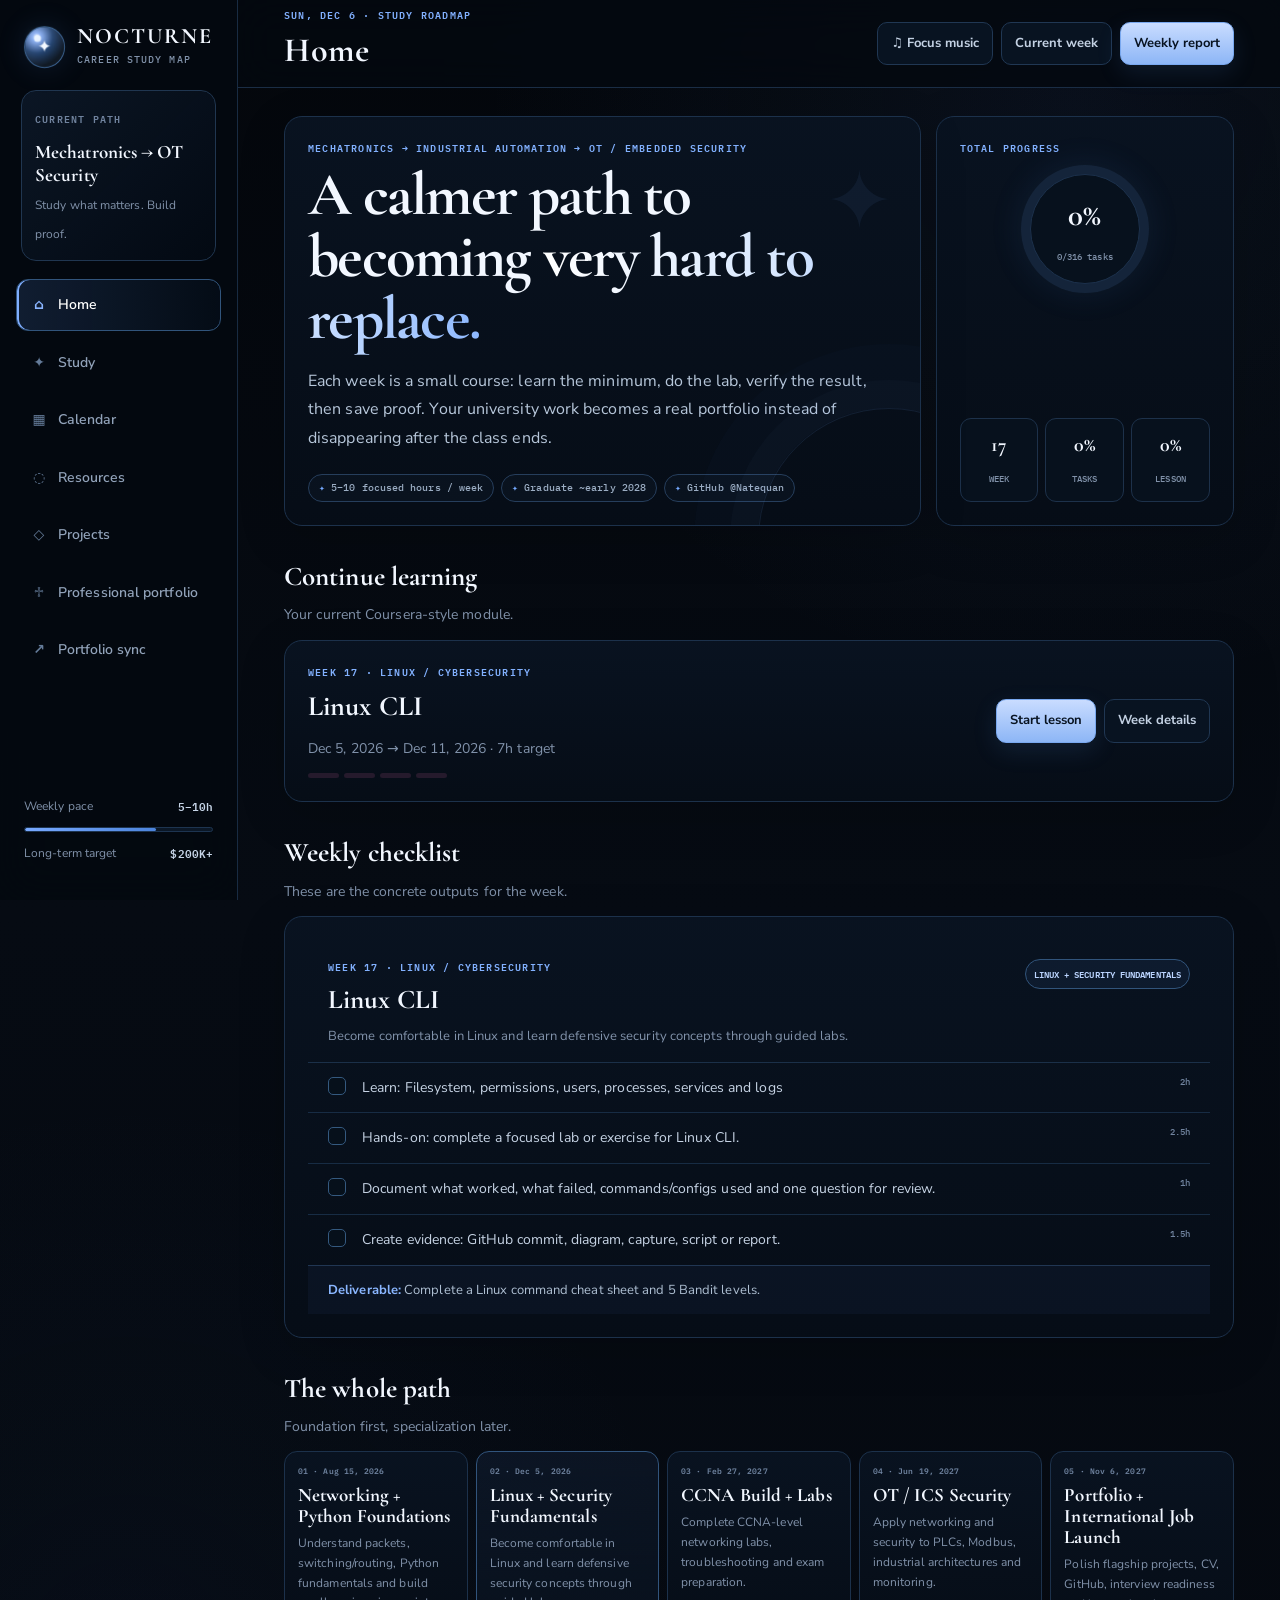
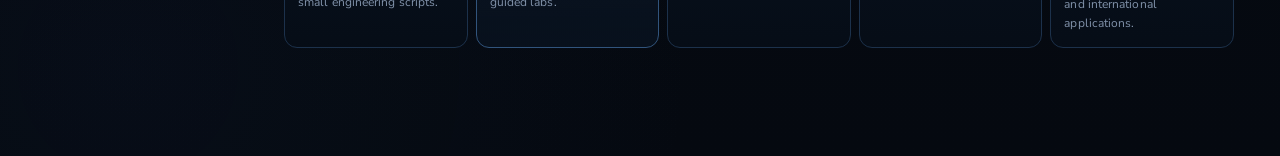
==== commit 02be4ca3: "Add lightweight entrance motion and bouncing Nocturne orb" ====
--- a/index.html
+++ b/index.html
@@ -8,52 +8,32 @@
   <meta http-equiv="Cache-Control" content="no-cache, no-store, must-revalidate" />
   <meta http-equiv="Pragma" content="no-cache" />
   <meta http-equiv="Expires" content="0" />
-  <script>
-    if (location.pathname.endsWith('/ot-cyber-roadmap/')) {
-      location.replace('./index.html?v=blue-final-20260816');
-    }
-  </script>
+  <link rel="canonical" href="https://natequan.github.io/ot-cyber-roadmap/" />
   <title>Nocturne — Mechatronics → OT Security</title>
-  <link rel="preconnect" href="https://fonts.googleapis.com">
-  <link rel="preconnect" href="https://fonts.gstatic.com" crossorigin>
+  <link rel="preconnect" href="https://fonts.googleapis.com"><link rel="preconnect" href="https://fonts.gstatic.com" crossorigin>
   <link href="https://fonts.googleapis.com/css2?family=Cormorant+Garamond:wght@600;700&family=IBM+Plex+Mono:wght@400;500;600&family=Nunito+Sans:wght@500;600;700;800&display=swap" rel="stylesheet">
-  <link rel="stylesheet" href="styles.css?v=blue-final-20260816" />
-  <link rel="stylesheet" href="readability.css?v=blue-final-20260816" />
-  <link rel="stylesheet" href="beginner.css?v=blue-final-20260816" />
-  <link rel="stylesheet" href="stable-blue.css?v=blue-final-20260816" />
-  <link rel="stylesheet" href="nocturne-blue-final.css?v=blue-final-20260816" />
-  <style>
-    :root{--cozy:"Nunito Sans",system-ui,sans-serif;--sans:"Nunito Sans",system-ui,sans-serif}
-    body,button,input,select,textarea{font-family:var(--cozy)}
-  </style>
+  <link rel="stylesheet" href="styles.css?v=blue-final-20260816-2" />
+  <link rel="stylesheet" href="readability.css?v=blue-final-20260816-2" />
+  <link rel="stylesheet" href="beginner.css?v=blue-final-20260816-2" />
+  <link rel="stylesheet" href="stable-blue.css?v=blue-final-20260816-2" />
+  <link rel="stylesheet" href="nocturne-blue-final.css?v=blue-final-20260816-2" />
+  <link rel="stylesheet" href="blue-last-mile.css?v=blue-final-20260816-2" />
+  <link rel="stylesheet" href="gentle-motion.css?v=motion-20260816-1" />
+  <style>:root{--cozy:"Nunito Sans",system-ui,sans-serif;--sans:"Nunito Sans",system-ui,sans-serif}body,button,input,select,textarea{font-family:var(--cozy)}</style>
 </head>
 <body>
-  <div class="ambient ambient-a"></div>
-  <div class="ambient ambient-b"></div>
+  <div class="ambient ambient-a"></div><div class="ambient ambient-b"></div>
   <div class="app-shell">
     <aside class="sidebar" id="sidebar">
       <div class="brand"><div class="brand-mark">✦</div><div><div class="brand-title">NOCTURNE</div><div class="brand-sub">career study map</div></div></div>
       <div class="current-path"><span class="tiny-label">CURRENT PATH</span><strong>Mechatronics → OT Security</strong><small>Study what matters. Build proof.</small></div>
-      <nav class="nav" aria-label="Primary navigation">
-        <button class="nav-item active" data-view="dashboard"><span>⌂</span> Home</button>
-        <button class="nav-item" data-view="study"><span>✦</span> Study</button>
-        <button class="nav-item" data-view="calendar"><span>▦</span> Calendar</button>
-        <button class="nav-item" data-view="learn"><span>◌</span> Resources</button>
-        <button class="nav-item" data-view="projects"><span>◇</span> Projects</button>
-        <a class="nav-item" href="portfolio.html?v=blue-final-20260816"><span>♱</span> Professional portfolio</a>
-        <button class="nav-item" data-view="github"><span>↗</span> Portfolio sync</button>
-      </nav>
+      <nav class="nav" aria-label="Primary navigation"><button class="nav-item active" data-view="dashboard"><span>⌂</span> Home</button><button class="nav-item" data-view="study"><span>✦</span> Study</button><button class="nav-item" data-view="calendar"><span>▦</span> Calendar</button><button class="nav-item" data-view="learn"><span>◌</span> Resources</button><button class="nav-item" data-view="projects"><span>◇</span> Projects</button><a class="nav-item" href="portfolio.html"><span>♱</span> Professional portfolio</a><button class="nav-item" data-view="github"><span>↗</span> Portfolio sync</button></nav>
       <div class="sidebar-bottom"><div class="side-stat"><span>Weekly pace</span><strong>5–10h</strong></div><div class="capacity"><span style="width:70%"></span></div><div class="side-stat"><span>Long-term target</span><strong>$200K+</strong></div></div>
     </aside>
-    <main class="main">
-      <header class="topbar"><button class="mobile-menu" id="mobileMenu" aria-label="Open menu">☰</button><div><div class="eyebrow" id="todayLabel">CAREER ROADMAP</div><h1 id="viewTitle">Home</h1></div><div class="top-actions"><button class="ghost-btn" id="musicToggle">♫ Focus music</button><button class="ghost-btn" id="jumpToday">Current week</button><button class="accent-btn" id="quickReport">Weekly report</button></div></header>
-      <section id="dashboard" class="view active"></section><section id="study" class="view"></section><section id="calendar" class="view"></section><section id="learn" class="view"></section><section id="projects" class="view"></section><section id="github" class="view"></section>
-    </main>
+    <main class="main"><header class="topbar"><button class="mobile-menu" id="mobileMenu" aria-label="Open menu">☰</button><div><div class="eyebrow" id="todayLabel">CAREER ROADMAP</div><h1 id="viewTitle">Home</h1></div><div class="top-actions"><button class="ghost-btn" id="musicToggle">♫ Focus music</button><button class="ghost-btn" id="jumpToday">Current week</button><button class="accent-btn" id="quickReport">Weekly report</button></div></header><section id="dashboard" class="view active"></section><section id="study" class="view"></section><section id="calendar" class="view"></section><section id="learn" class="view"></section><section id="projects" class="view"></section><section id="github" class="view"></section></main>
   </div>
   <aside class="music-dock" id="musicDock" aria-label="Focus music player"><div class="music-head"><div><span class="tiny-label">FOCUS PLAYER</span><strong>Spotify</strong></div><button id="musicClose" class="icon-btn" aria-label="Close music player">×</button></div><p class="music-copy">Paste an <code>open.spotify.com</code> playlist, album, track, show or episode link. It stays saved on this browser.</p><div class="music-form"><input id="spotifyUrl" type="url" placeholder="https://open.spotify.com/playlist/..." autocomplete="off" /><button id="spotifyLoad" class="accent-btn">Load</button></div><div id="spotifyMessage" class="music-message"></div><div id="spotifyEmbed" class="spotify-embed empty-player"><div class="player-placeholder">♫<span>Add your Spotify link to start a focus session.</span></div></div></aside>
-  <dialog id="weekDialog" class="modal"><form method="dialog" class="modal-inner"><button class="modal-close" aria-label="Close">×</button><div id="weekDialogContent"></div></form></dialog>
-  <dialog id="reportDialog" class="modal wide"><form method="dialog" class="modal-inner"><button class="modal-close" aria-label="Close">×</button><div id="reportDialogContent"></div></form></dialog>
-  <div id="toast" class="toast" role="status" aria-live="polite"></div>
-  <script src="data/roadmap.js?v=blue-final-20260816"></script><script src="data/community_resources.js?v=blue-final-20260816"></script><script src="app.js?v=blue-final-20260816"></script><script src="motion.js?v=blue-final-20260816"></script><script src="beginner.js?v=blue-final-20260816"></script>
+  <dialog id="weekDialog" class="modal"><form method="dialog" class="modal-inner"><button class="modal-close" aria-label="Close">×</button><div id="weekDialogContent"></div></form></dialog><dialog id="reportDialog" class="modal wide"><form method="dialog" class="modal-inner"><button class="modal-close" aria-label="Close">×</button><div id="reportDialogContent"></div></form></dialog><div id="toast" class="toast" role="status" aria-live="polite"></div>
+  <script src="data/roadmap.js?v=blue-final-20260816-2"></script><script src="data/community_resources.js?v=blue-final-20260816-2"></script><script src="app.js?v=blue-final-20260816-2"></script><script src="motion.js?v=blue-final-20260816-2"></script><script src="beginner.js?v=blue-final-20260816-2"></script><script src="gentle-motion.js?v=motion-20260816-1"></script>
 </body>
 </html>
--- a/blue-last-mile.css
+++ b/blue-last-mile.css
@@ -0,0 +1,6 @@
+:root{--green:#86b7ff;--amber:#a7c8ff;--danger:#ff9da7}
+::selection{background:#2f5f9f;color:#fff}
+.status,.status-line .status{color:#9fc3ff!important}
+.beginner-expect,.beginner-stuck{border-color:#31547a!important;background:rgba(72,126,208,.055)!important}.beginner-expect strong,.beginner-stuck strong{color:#bcd8ff!important}
+.pass-box,.proof-box{border-color:#294867!important;background:rgba(70,124,204,.055)!important;color:#c6d5e7!important}.pass-box strong,.proof-box strong{color:#8db9ff!important}
+.verified,.verified-badge,[class*="verified"]{border-color:#355d86!important;color:#b8d3f8!important;background-color:rgba(73,128,210,.07)!important}
--- a/gentle-motion.css
+++ b/gentle-motion.css
@@ -0,0 +1,84 @@
+/* Lightweight motion layer: portfolio-style entrance without custom cursor or heavy scroll effects. */
+
+@keyframes nocturneRise{
+  from{opacity:0;transform:translateY(14px);filter:blur(4px)}
+  to{opacity:1;transform:none;filter:blur(0)}
+}
+@keyframes nocturneSlide{
+  from{opacity:0;transform:translateX(-10px)}
+  to{opacity:1;transform:none}
+}
+@keyframes orbBounce{
+  0%,100%{transform:translateY(0) scale(1)}
+  46%{transform:translateY(-6px) scale(1.025)}
+  58%{transform:translateY(-4px) scale(1.015)}
+}
+@keyframes orbGlow{
+  0%,100%{box-shadow:inset 0 0 18px rgba(255,255,255,.09),0 0 24px rgba(91,148,238,.12)}
+  50%{box-shadow:inset 0 0 22px rgba(255,255,255,.12),0 0 38px rgba(91,148,238,.24)}
+}
+@keyframes starPulse{
+  0%,100%{opacity:.78;transform:scale(.92) rotate(0deg)}
+  50%{opacity:1;transform:scale(1.12) rotate(8deg)}
+}
+
+/* The orb is the only continuous decorative animation. */
+.brand-mark{
+  position:relative;
+  isolation:isolate;
+  animation:orbBounce 3.2s cubic-bezier(.45,.05,.35,1) infinite,orbGlow 3.2s ease-in-out infinite!important;
+  will-change:transform;
+}
+.brand-mark::after{
+  content:"";
+  position:absolute;
+  width:7px;
+  height:7px;
+  border-radius:50%;
+  top:8px;
+  left:9px;
+  background:rgba(235,245,255,.92);
+  box-shadow:0 0 10px rgba(182,214,255,.85);
+  animation:starPulse 2.8s ease-in-out infinite;
+  z-index:-1;
+}
+
+/* First-load choreography. No IntersectionObserver, no mouse tracking. */
+.nocturne-ready .brand{animation:nocturneSlide .5s cubic-bezier(.2,.75,.25,1) both}
+.nocturne-ready .current-path{animation:nocturneSlide .52s .06s cubic-bezier(.2,.75,.25,1) both}
+.nocturne-ready .nav-item{animation:nocturneSlide .46s cubic-bezier(.2,.75,.25,1) both}
+.nocturne-ready .nav-item:nth-child(1){animation-delay:.10s}
+.nocturne-ready .nav-item:nth-child(2){animation-delay:.14s}
+.nocturne-ready .nav-item:nth-child(3){animation-delay:.18s}
+.nocturne-ready .nav-item:nth-child(4){animation-delay:.22s}
+.nocturne-ready .nav-item:nth-child(5){animation-delay:.26s}
+.nocturne-ready .nav-item:nth-child(6){animation-delay:.30s}
+.nocturne-ready .nav-item:nth-child(7){animation-delay:.34s}
+.nocturne-ready .sidebar-bottom{animation:nocturneRise .5s .30s cubic-bezier(.2,.75,.25,1) both}
+.nocturne-ready .topbar{animation:nocturneRise .52s .05s cubic-bezier(.2,.75,.25,1) both}
+.nocturne-ready .view.active > *{animation:nocturneRise .58s cubic-bezier(.2,.75,.25,1) both}
+.nocturne-ready .view.active > *:nth-child(1){animation-delay:.10s}
+.nocturne-ready .view.active > *:nth-child(2){animation-delay:.16s}
+.nocturne-ready .view.active > *:nth-child(3){animation-delay:.22s}
+.nocturne-ready .view.active > *:nth-child(4){animation-delay:.28s}
+.nocturne-ready .view.active > *:nth-child(n+5){animation-delay:.32s}
+
+/* Re-run a short entrance when switching menu sections. */
+.view.view-pop > *{
+  animation:nocturneRise .42s cubic-bezier(.2,.75,.25,1) both!important;
+}
+.view.view-pop > *:nth-child(2){animation-delay:.045s!important}
+.view.view-pop > *:nth-child(3){animation-delay:.09s!important}
+.view.view-pop > *:nth-child(n+4){animation-delay:.12s!important}
+
+/* Tiny hover life, still GPU-cheap and interaction-driven only. */
+.nav-item,.card,.course-step,.project-card,.resource{
+  transform-origin:center;
+}
+.card:hover,.project-card:hover,.resource:hover{
+  transform:translateY(-2px);
+}
+
+@media(prefers-reduced-motion:reduce){
+  .brand-mark,.brand-mark::after,.nocturne-ready .brand,.nocturne-ready .current-path,.nocturne-ready .nav-item,.nocturne-ready .sidebar-bottom,.nocturne-ready .topbar,.nocturne-ready .view.active > *,.view.view-pop > *{animation:none!important}
+}
